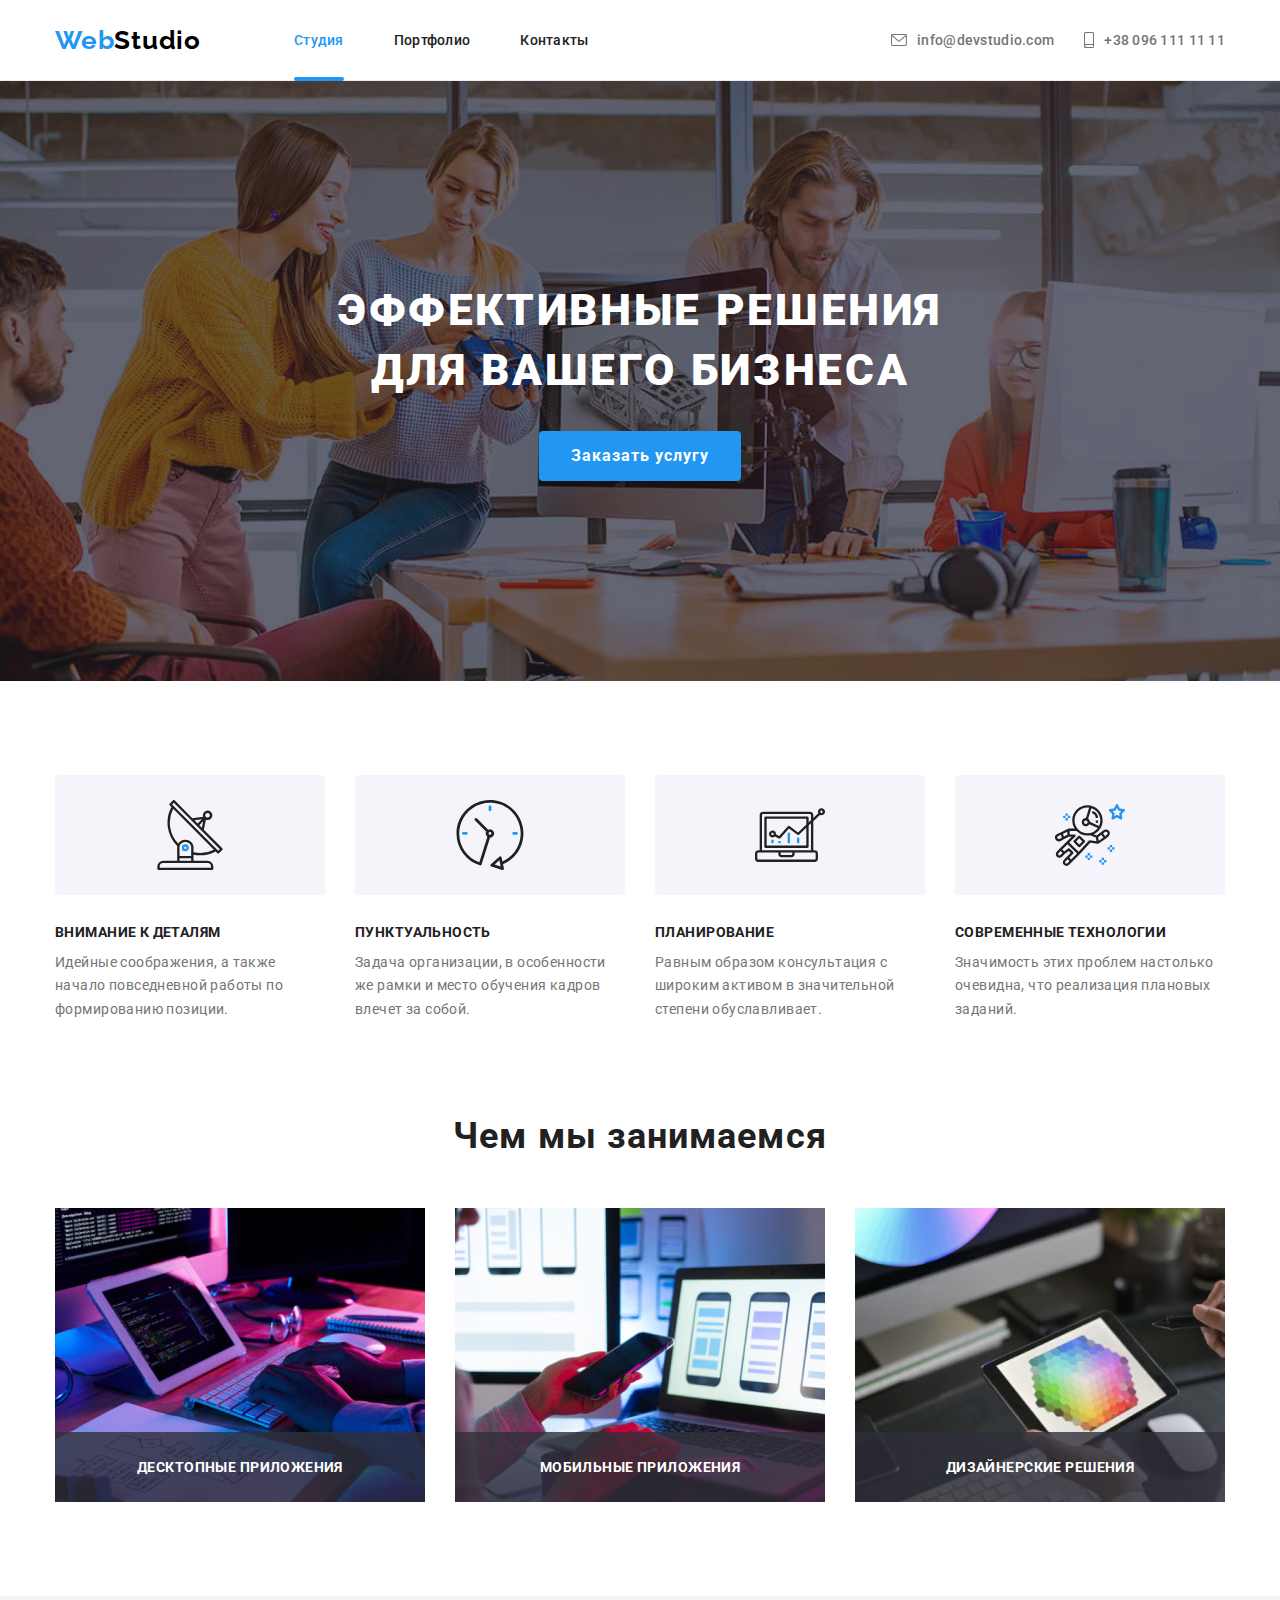
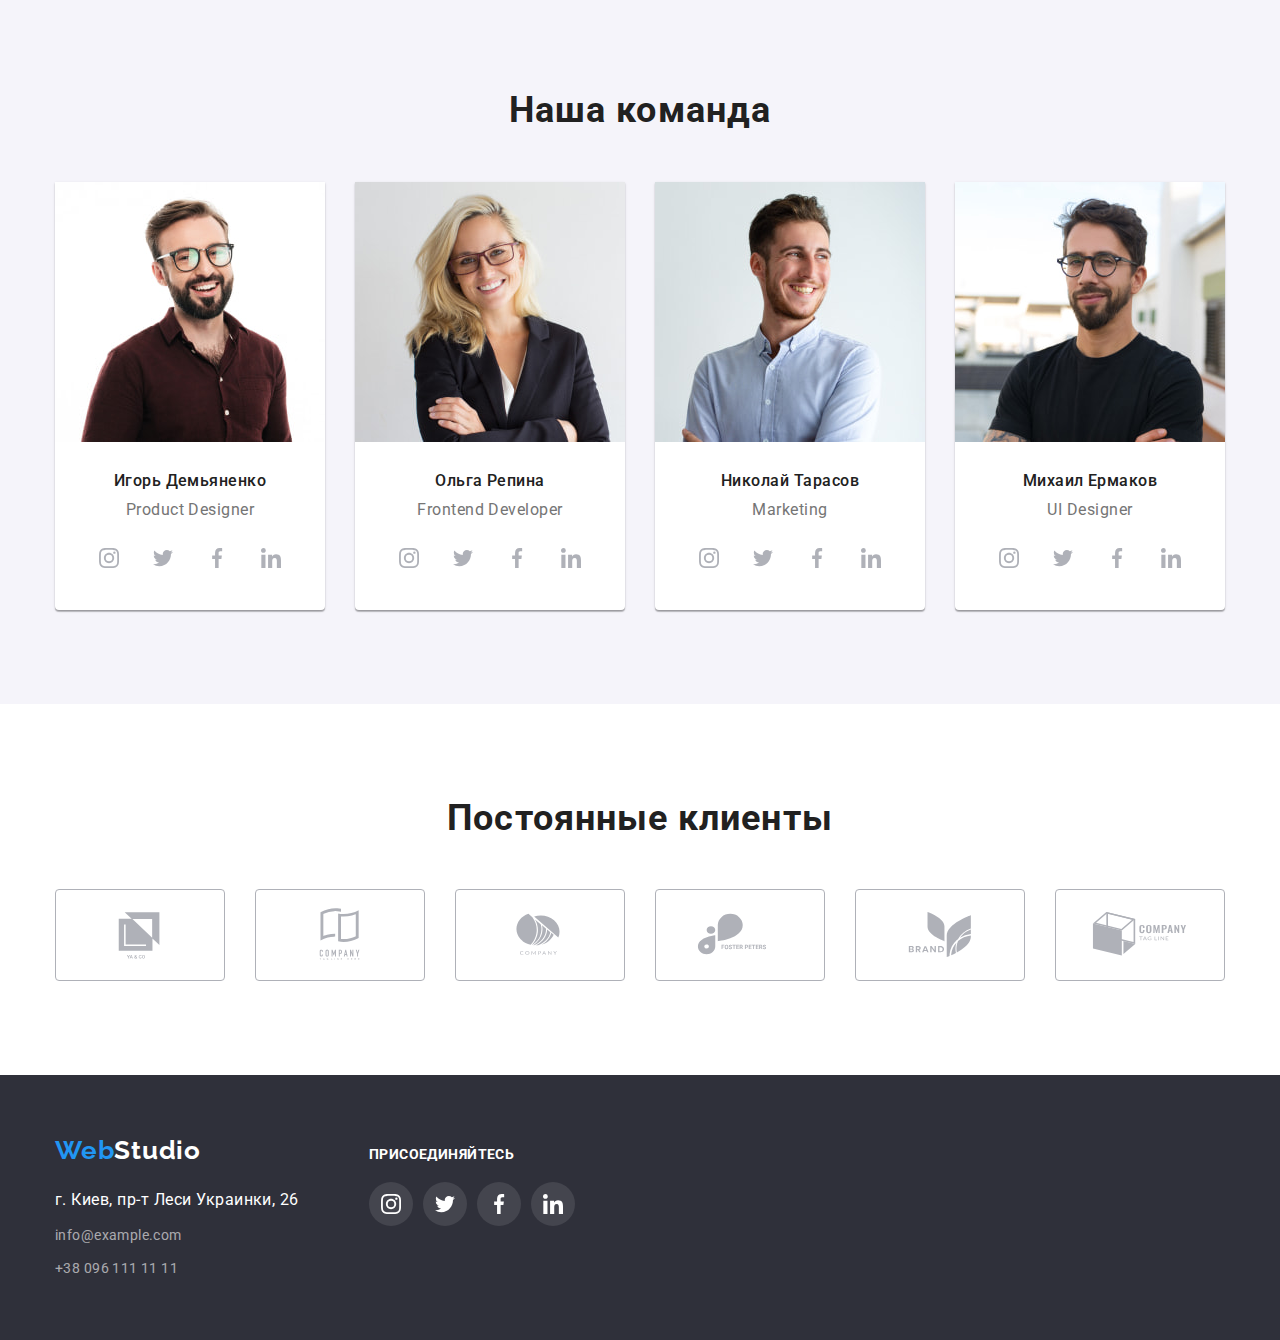
==== index.html @ 8ddabeab "hw-transfer" ====
<!DOCTYPE html>
<html lang="ru">
    <head>
        <meta charset="UTF-8" />
        <meta http-equiv="X-UA-Compatible" content="IE=edge" />
        <meta name="viewport" content="width=device-width, initial-scale=1.0" />
        <title>Студия</title>
        <link rel="stylesheet" href="./css/modern-normalize.css" />
        <link rel="preconnect" href="https://fonts.googleapis.com" />
        <link rel="preconnect" href="https://fonts.gstatic.com" crossorigin />
        <link
            href="https://fonts.googleapis.com/css2?family=Raleway:wght@700&family=Roboto:wght@400;500;700;900&display=swap"
            rel="stylesheet"
        />  
        <link rel="stylesheet" href="./css/styles.css" />
    </head>
    <body>
        <header class="page-header">
            <div class="container container-nav">
                <nav class="navigation">
                    <a href="./index.html" class="logo" lang="en"
                        >Web<span class="logo-dark">Studio</span></a
                    >
                    <ul class="site-nav">
                        <li class="site-nav-item">
                            <a class="site-nav-link link current" href="./index.html">Студия</a>
                        </li>
                        <li class="site-nav-item">
                            <a class="site-nav-link link" href="./portfolio.html">Портфолио</a>
                        </li>
                        <li class="site-nav-item">
                            <a class="site-nav-link link" href="#footer">Контакты</a>
                        </li>
                    </ul>
                </nav>
                <ul class="contacts">
                    <li class="contacts-item">
                        <a class="contacts-link link" href="mailto:info@devstudio.com">
                            <svg class="icon-contacts" width="16" height="12">
                                <use href="./images/icons.svg#icon-email"></use>
                            </svg>
                            info@devstudio.com
                        </a>
                    </li>
                    <li class="contacts-item">
                        <a class="contacts-link link" href="tel:+380961111111">
                            <svg class="icon-contacts" width="10" height="16">
                                <use href="./images/icons.svg#icon-tel"></use>
                            </svg>
                            +38 096 111 11 11
                        </a>
                    </li>
                </ul>
            </div>
        </header>
        <main>
            <section class="hero">
                <div class="container">
                    <h1 class="hero-title">
                        Эффективные решения <br />
                        для вашего бизнеса
                    </h1>
                    <button class="btn" type="button" data-modal-open>Заказать услугу</button>
                </div>
            </section>
            <section class="section">
                <div class="container">
                    <h2 class="visually-hidden">Наши достоинства</h2>
                    <ul class="benefits">
                        <li class="benefits-item">
                            <div class="thumb">
                                <svg class="icon" width="70" height="70">
                                    <use href="./images/icons.svg#icon-antenna"></use>
                                </svg>
                            </div>
                            <h3 class="title-benefits">Внимание к деталям</h3>
                            <p class="text-benefits">
                                Идейные соображения, а также начало повседневной работы по
                                формированию позиции.
                            </p>
                        </li>
                        <li class="benefits-item">
                            <div class="thumb">
                                <svg class="icon" width="70" height="70">
                                    <use href="./images/icons.svg#icon-clock"></use>
                                </svg>
                            </div>
                            <h3 class="title-benefits">Пунктуальность</h3>
                            <p class="text-benefits">
                                Задача организации, в особенности же рамки и место обучения кадров
                                влечет за собой.
                            </p>
                        </li>
                        <li class="benefits-item">
                            <div class="thumb">
                                <svg class="icon" width="70" height="70">
                                    <use href="./images/icons.svg#icon-diagram"></use>
                                </svg>
                            </div>
                            <h3 class="title-benefits">Планирование</h3>
                            <p class="text-benefits">
                                Равным образом консультация с широким активом в значительной степени
                                обуславливает.
                            </p>
                        </li>
                        <li class="benefits-item">
                            <div class="thumb">
                                <svg class="icon" width="70" height="70">
                                    <use href="./images/icons.svg#icon-astronaut"></use>
                                </svg>
                            </div>
                            <h3 class="title-benefits">Современные технологии</h3>
                            <p class="text-benefits">
                                Значимость этих проблем настолько очевидна, что реализация плановых
                                заданий.
                            </p>
                        </li>
                    </ul>
                </div>
            </section>
            <section class="section about-section">
                <div class="container">
                    <h2 class="title">Чем мы занимаемся</h2>
                    <ul class="about">
                        <li class="about-item">
                            <div class="about-thumb">
                                <img
                                    src="./images/box-1.jpg"
                                    alt="Мужские руки печатают"
                                    width="370"
                                />
                                <p class="about-text">Десктопные приложения</p>
                            </div>
                        </li>
                        <li class="about-item">
                            <div class="about-thumb">
                                <img
                                    src="./images/box-2.jpg"
                                    alt="Женские руки за компьютером с телефоном в руках"
                                    width="370"
                                />
                                <p class="about-text">Мобильные приложения</p>
                            </div>
                        </li>
                        <li class="about-item">
                            <div class="about-thumb">
                                <img
                                    src="./images/box-3.jpg"
                                    alt="Человек выбирает цвет на планшете с помощью ручки"
                                    width="370"
                                />
                                <p class="about-text">Дизайнерские решения</p>
                            </div>
                        </li>
                    </ul>
                </div>
            </section>
            <section class="section team-section">
                <div class="container">
                    <h2 class="title">Наша команда</h2>
                    <ul class="team">
                        <li class="team-item">
                            <img
                                src="./images/img.jpg"
                                alt="Фотография мужчины в очках и коричневой рубашке"
                                width="270"
                            />
                            <div class="team-inner">
                                <h3 class="team-title">Игорь Демьяненко</h3>
                                <p class="team-text" lang="en">Product Designer</p>
                                <ul class="team-icon-list">
                                    <li class="team-icon-item">
                                        <a
                                            class="team-icon-link"
                                            href=""
                                            target="_blank"
                                            rel="noopener noreferrer nofollow"
                                        >
                                            <svg class="icon" width="20" height="20">
                                                <use href="./images/icons.svg#icon-instagram"></use>
                                            </svg>
                                        </a>
                                    </li>
                                    <li class="team-icon-item">
                                        <a
                                            class="team-icon-link"
                                            href=""
                                            target="_blank"
                                            rel="noopener noreferrer nofollow"
                                        >
                                            <svg class="icon" width="20" height="20">
                                                <use href="./images/icons.svg#icon-twitter"></use>
                                            </svg>
                                        </a>
                                    </li>
                                    <li class="team-icon-item">
                                        <a
                                            class="team-icon-link"
                                            href=""
                                            target="_blank"
                                            rel="noopener noreferrer nofollow"
                                        >
                                            <svg class="icon" width="20" height="20">
                                                <use href="./images/icons.svg#icon-facebook"></use>
                                            </svg>
                                        </a>
                                    </li>
                                    <li class="team-icon-item">
                                        <a
                                            class="team-icon-link"
                                            href=""
                                            target="_blank"
                                            rel="noopener noreferrer nofollow"
                                        >
                                            <svg class="icon" width="20" height="20">
                                                <use href="./images/icons.svg#icon-linkedin"></use>
                                            </svg>
                                        </a>
                                    </li>
                                </ul>
                            </div>
                        </li>
                        <li class="team-item">
                            <img
                                src="./images/img-2.jpg"
                                alt="Фотография женщины в очках и чёрном пиджаке"
                                width="270"
                            />
                            <div class="team-inner">
                                <h3 class="team-title">Ольга Репина</h3>
                                <p class="team-text" lang="en">Frontend Developer</p>
                                <ul class="team-icon-list">
                                    <li class="team-icon-item">
                                        <a
                                            class="team-icon-link"
                                            href=""
                                            target="_blank"
                                            rel="noopener noreferrer nofollow"
                                        >
                                            <svg class="icon" width="20" height="20">
                                                <use href="./images/icons.svg#icon-instagram"></use>
                                            </svg>
                                        </a>
                                    </li>
                                    <li class="team-icon-item">
                                        <a
                                            class="team-icon-link"
                                            href=""
                                            target="_blank"
                                            rel="noopener noreferrer nofollow"
                                        >
                                            <svg class="icon" width="20" height="20">
                                                <use href="./images/icons.svg#icon-twitter"></use>
                                            </svg>
                                        </a>
                                    </li>
                                    <li class="team-icon-item">
                                        <a
                                            class="team-icon-link"
                                            href=""
                                            target="_blank"
                                            rel="noopener noreferrer nofollow"
                                        >
                                            <svg class="icon" width="20" height="20">
                                                <use href="./images/icons.svg#icon-facebook"></use>
                                            </svg>
                                        </a>
                                    </li>
                                    <li class="team-icon-item">
                                        <a
                                            class="team-icon-link"
                                            href=""
                                            target="_blank"
                                            rel="noopener noreferrer nofollow"
                                        >
                                            <svg class="icon" width="20" height="20">
                                                <use href="./images/icons.svg#icon-linkedin"></use>
                                            </svg>
                                        </a>
                                    </li>
                                </ul>
                            </div>
                        </li>
                        <li class="team-item">
                            <img
                                src="./images/img-3.jpg"
                                alt="Фотография мужчины в голубой рубашке"
                                width="270"
                            />
                            <div class="team-inner">
                                <h3 class="team-title">Николай Тарасов</h3>
                                <p class="team-text" lang="en">Marketing</p>
                                <ul class="team-icon-list">
                                    <li class="team-icon-item">
                                        <a
                                            class="team-icon-link"
                                            href=""
                                            target="_blank"
                                            rel="noopener noreferrer nofollow"
                                        >
                                            <svg class="icon" width="20" height="20">
                                                <use href="./images/icons.svg#icon-instagram"></use>
                                            </svg>
                                        </a>
                                    </li>
                                    <li class="team-icon-item">
                                        <a
                                            class="team-icon-link"
                                            href=""
                                            target="_blank"
                                            rel="noopener noreferrer nofollow"
                                        >
                                            <svg class="icon" width="20" height="20">
                                                <use href="./images/icons.svg#icon-twitter"></use>
                                            </svg>
                                        </a>
                                    </li>
                                    <li class="team-icon-item">
                                        <a
                                            class="team-icon-link"
                                            href=""
                                            target="_blank"
                                            rel="noopener noreferrer nofollow"
                                        >
                                            <svg class="icon" width="20" height="20">
                                                <use href="./images/icons.svg#icon-facebook"></use>
                                            </svg>
                                        </a>
                                    </li>
                                    <li class="team-icon-item">
                                        <a
                                            class="team-icon-link"
                                            href=""
                                            target="_blank"
                                            rel="noopener noreferrer nofollow"
                                        >
                                            <svg class="icon" width="20" height="20">
                                                <use href="./images/icons.svg#icon-linkedin"></use>
                                            </svg>
                                        </a>
                                    </li>
                                </ul>
                            </div>
                        </li>
                        <li class="team-item">
                            <img
                                src="./images/img-4.jpg"
                                alt="Фотография мужчины в очках и чёрной футболке"
                                width="270"
                            />
                            <div class="team-inner">
                                <h3 class="team-title">Михаил Ермаков</h3>
                                <p class="team-text" lang="en">UI Designer</p>
                                <ul class="team-icon-list">
                                    <li class="team-icon-item">
                                        <a
                                            class="team-icon-link"
                                            href=""
                                            target="_blank"
                                            rel="noopener noreferrer nofollow"
                                        >
                                            <svg class="icon" width="20" height="20">
                                                <use href="./images/icons.svg#icon-instagram"></use>
                                            </svg>
                                        </a>
                                    </li>
                                    <li class="team-icon-item">
                                        <a
                                            class="team-icon-link"
                                            href=""
                                            target="_blank"
                                            rel="noopener noreferrer nofollow"
                                        >
                                            <svg class="icon" width="20" height="20">
                                                <use href="./images/icons.svg#icon-twitter"></use>
                                            </svg>
                                        </a>
                                    </li>
                                    <li class="team-icon-item">
                                        <a
                                            class="team-icon-link"
                                            href=""
                                            target="_blank"
                                            rel="noopener noreferrer nofollow"
                                        >
                                            <svg class="icon" width="20" height="20">
                                                <use href="./images/icons.svg#icon-facebook"></use>
                                            </svg>
                                        </a>
                                    </li>
                                    <li class="team-icon-item">
                                        <a
                                            class="team-icon-link"
                                            href=""
                                            target="_blank"
                                            rel="noopener noreferrer nofollow"
                                        >
                                            <svg class="icon" width="20" height="20">
                                                <use href="./images/icons.svg#icon-linkedin"></use>
                                            </svg>
                                        </a>
                                    </li>
                                </ul>
                            </div>
                        </li>
                    </ul>
                </div>
            </section>
            <section class="section">
                <div class="container">
                    <h2 class="title">Постоянные клиенты</h2>
                    <ul class="company-list">
                        <li class="company-item">
                            <a class="company-link" href="">
                                <svg class="company-icon" width="106" height="60">
                                    <use href="./images/icons.svg#icon-logo"></use>
                                </svg>
                            </a>
                        </li>
                        <li class="company-item">
                            <a class="company-link" href="">
                                <svg class="company-icon" width="106" height="60">
                                    <use href="./images/icons.svg#icon-logo-1"></use>
                                </svg>
                            </a>
                        </li>
                        <li class="company-item">
                            <a class="company-link" href="">
                                <svg class="company-icon" width="106" height="60">
                                    <use href="./images/icons.svg#icon-logo-2"></use>
                                </svg>
                            </a>
                        </li>
                        <li class="company-item">
                            <a class="company-link" href="">
                                <svg class="company-icon" width="106" height="60">
                                    <use href="./images/icons.svg#icon-logo-3"></use>
                                </svg>
                            </a>
                        </li>
                        <li class="company-item">
                            <a class="company-link" href="">
                                <svg class="company-icon" width="106" height="60">
                                    <use href="./images/icons.svg#icon-logo-4"></use>
                                </svg>
                            </a>
                        </li>
                        <li class="company-item">
                            <a class="company-link" href="">
                                <svg class="company-icon" width="106" height="60">
                                    <use href="./images/icons.svg#icon-logo-5"></use>
                                </svg>
                            </a>
                        </li>
                    </ul>
                </div>
            </section>
        </main>
        <footer class="footer" id="footer">
            <div class="container footer-container">
                <div class="footer-inner">
                    <a href="./index.html" class="logo-footer logo" lang="en"
                        >Web<span class="logo-light">Studio</span></a
                    >
                    <address class="address">
                        <ul class="footer-contacts">
                            <li class="footer-contacts-item">
                                <a
                                    class="footer-contacts-link footer-white-link"
                                    href="https://goo.gl/maps/MPY8tiYrMEpFKNov8"
                                    target="_blank"
                                    rel="noopener noreferrer nofollow"
                                    >г. Киев, пр-т Леси Украинки, 26</a
                                >
                            </li>
                            <li class="footer-contacts-item">
                                <a class="footer-contacts-link link" href="mailto:info@example.com"
                                    >info@example.com</a
                                >
                            </li>
                            <li class="footer-contacts-item">
                                <a class="footer-contacts-link link" href="tel:+380961111111"
                                    >+38 096 111 11 11</a
                                >
                            </li>
                        </ul>
                    </address>
                </div>
                <div class="footer-icons">
                    <p class="footer-text">Присоединяйтесь</p>
                    <ul class="footer-icons-list">
                        <li class="footer-icons-item">
                            <a
                                class="footer-icons-link"
                                href="https://www.instagram.com/"
                                target="_blank"
                                rel="noopener noreferrer nofollow"
                            >
                                <svg class="icon" width="20" height="20">
                                    <use href="./images/icons.svg#icon-instagram"></use>
                                </svg>
                            </a>
                        </li>
                        <li class="footer-icons-item">
                            <a
                                class="footer-icons-link"
                                href="https://twitter.com/"
                                target="_blank"
                                rel="noopener noreferrer nofollow"
                            >
                                <svg class="icon" width="20" height="20">
                                    <use href="./images/icons.svg#icon-twitter"></use>
                                </svg>
                            </a>
                        </li>
                        <li class="footer-icons-item">
                            <a
                                class="footer-icons-link"
                                href="https://www.facebook.com/"
                                target="_blank"
                                rel="noopener noreferrer nofollow"
                            >
                                <svg class="icon" width="20" height="20">
                                    <use href="./images/icons.svg#icon-facebook"></use>
                                </svg>
                            </a>
                        </li>
                        <li class="footer-icons-item">
                            <a
                                class="footer-icons-link"
                                href="https://www.linkedin.com/"
                                target="_blank"
                                rel="noopener noreferrer nofollow"
                            >
                                <svg class="icon" width="20" height="20">
                                    <use href="./images/icons.svg#icon-linkedin"></use>
                                </svg>
                            </a>
                        </li>
                    </ul>
                </div>
            </div>
        </footer>
        <div class="backdrop is-hidden" data-modal>
            <div class="modal">
                <button class="modal-close-btn" data-modal-close>
                    <svg class="icon" width="18" height="18">
                        <use href="./images/icons.svg#icon-close-black"></use>
                    </svg>
                </button>
            </div>
        </div>
        <script src="./js/modal.js"></script>
    </body>
</html>
---- css/styles.css ----
:root {
    --text-color: #757575;
    --background-color: #ffffff;
    --accent-color: #2196f3;
    --title-color: #212121;
    --white-text-color: #ffffff;
    --btn-portfolio: #f5f4fa;
    --works-gap: 30px;
    --icon-color: #afb1b8;
    --animation-duration: 250ms;
    --animation-timing-function: cubic-bezier(0.4, 0, 0.2, 1);
}
body {
    font-family: 'Roboto', sans-serif;
    color: var(--text-color);
    background-color: var(--background-color);
}
ul,
h1,
h2,
h3 {
    list-style: none;
    margin: 0;
    padding: 0;
}
a {
    text-decoration: none;
}
img {
    display: block;
    max-width: 100%;
    height: auto;
}
.container {
    margin-left: auto;
    margin-right: auto;
    width: 1200px;
    padding-left: 15px;
    padding-right: 15px;
}
.navigation {
    display: flex;
    align-items: center;
}
.container-nav {
    display: flex;
    align-items: center;
}
.page-header {
    border-bottom: 1px solid #ececec;
}
.logo {
    margin-right: 93px;
    font-family: 'Raleway', sans-serif;
    font-weight: 700;
    font-size: 26px;
    line-height: 1.19;
    letter-spacing: 0.03em;
    color: var(--accent-color);
}
.logo-dark {
    color: #000000;
}
.logo-light {
    color: var(--white-text-color);
}
.link {
    font-weight: 500;
    font-size: 14px;
    line-height: calc(16 / 14);
    letter-spacing: 0.02em;
    color: var(--title-color);

    transition-property: color;
    transition-duration: var(--animation-duration);
    transition-timing-function: var(--animation-timing-function);
}
.link:hover,
.link:focus,
.link:active {
    color: var(--accent-color);
}
.site-nav {
    display: flex;
    align-items: center;
}
.site-nav-item {
    position: relative;
}
.site-nav-item:not(:last-child) {
    margin-right: 50px;
}
.site-nav-link {
    display: block;
    padding-top: 32px;
    padding-bottom: 32px;
}

.contacts {
    display: flex;
    align-items: center;
    margin-left: auto;
}
.contacts .contacts-item + .contacts-item {
    margin-left: 30px;
}
.icon-contacts {
    margin-right: 10px;
    fill: currentColor;
}
.icon-contacts:hover {
    fill: var(--accent-color);
}

.contacts-link {
    display: flex;
    align-items: center;
    color: var(--text-color);
}

.current {
    color: var(--accent-color);
}
.current::after {
    position: absolute;
    bottom: -1px;
    left: 0;
    content: '';
    display: block;

    width: 100%;
    height: 4px;

    background: var(--accent-color);
    border-radius: 2px;
}

.section {
    padding-top: 94px;
    padding-bottom: 94px;
}

.hero {
    max-width: 1600px;
    margin-left: auto;
    margin-right: auto;

    background-image: linear-gradient(to top left, rgba(47, 48, 58, 0.4), rgba(47, 48, 58, 0.4)),
        url('../images/hero.jpg');

    background-repeat: no-repeat;
    background-position: center;
    background-size: cover;

    text-align: center;
    padding: 200px 0;
    background-color: #c4c4c4;
}

.hero-title {
    margin-bottom: 30px;
    min-width: 696px;

    font-weight: 900;
    font-size: 44px;
    line-height: 1.36;
    letter-spacing: 0.06em;
    color: var(--white-text-color);
    text-transform: uppercase;
}

.btn {
    padding: 10px 32px;

    font-family: inherit;
    font-weight: 700;
    font-size: 16px;
    line-height: 1.87;
    letter-spacing: 0.06em;
    border: transparent;
    color: var(--white-text-color);
    background-color: var(--accent-color);
    box-shadow: 0px 4px 4px rgba(0, 0, 0, 0.15);
    border-radius: 4px;
    cursor: pointer;

    transition-property: background-color;
    transition-duration: var(--animation-duration);
    transition-timing-function: var(--animation-timing-function);
}
.btn:hover,
.btn:focus {
    background-color: #188ce8;
}
.backdrop {
    visibility: visible;
    position: fixed;
    top: 0;
    left: 0;
    z-index: 1;
    width: 100%;
    height: 100%;
    background-color: rgba(0, 0, 0, 0.2);
    opacity: 1;
    transition: opacity var(--animation-duration) var(--animation-timing-function),
        visibility var(--animation-duration) var(--animation-timing-function);
}
.backdrop.is-hidden {
    visibility: hidden;
    opacity: 0;
    pointer-events: none;
}
.backdrop.is-hidden .modal {
    transform: translate(-50%, -50%) scale(2);
}
.modal {
    position: absolute;
    top: 50%;
    left: 50%;
    min-width: 528px;
    min-height: 581px;

    background-color: var(--background-color);
    box-shadow: 0px 1px 3px rgba(0, 0, 0, 0.12), 0px 1px 1px rgba(0, 0, 0, 0.14),
        0px 2px 1px rgba(0, 0, 0, 0.2);
    border-radius: 4px;
    transform: translate(-50%, -50%) scale(1);
    transition: transform var(--animation-duration) var(--animation-timing-function);
}
.modal-close-btn {
    position: absolute;
    top: 8px;
    right: 8px;
    display: flex;
    align-items: center;
    justify-content: center;
    width: 30px;
    height: 30px;
    fill: #000000;
    background-color: transparent;
    border-radius: 50%;
    border: 1px solid rgba(0, 0, 0, 0.1);
}
.visually-hidden {
    position: absolute;
    white-space: nowrap;
    width: 1px;
    height: 1px;
    overflow: hidden;
    border: 0;
    padding: 0;
    clip: rect(0 0 0 0);
    clip-path: inset(50%);
    margin: -1px;
}
.benefits {
    display: flex;
}
.benefits-item {
    width: 270px;
}
.benefits-item:not(:last-child) {
    margin-right: 30px;
}
.thumb {
    display: flex;
    justify-content: center;
    align-items: center;
    margin-bottom: 30px;
    width: 270px;
    height: 120px;
    background: #f5f4fa;
    border-radius: 4px;
}

.title-benefits {
    margin-bottom: 10px;
    font-size: 14px;
    line-height: 1.14;
    letter-spacing: 0.03em;
    color: var(--title-color);
    text-transform: uppercase;
}
.text-benefits {
    margin: 0;
    font-size: 14px;
    line-height: 1.71;
    letter-spacing: 0.03em;
}

.title {
    margin-bottom: 50px;
    font-size: 36px;
    line-height: 1.16;
    text-align: center;
    letter-spacing: 0.03em;
    color: var(--title-color);
}
.about-section {
    padding-top: 0;
}
.about {
    display: flex;
}
.about-item:not(:last-child) {
    margin-right: 30px;
}

.about-thumb {
    position: relative;
}
.about-text {
    position: absolute;
    bottom: 0;
    width: 100%;
    height: 70px;

    display: flex;
    justify-content: center;
    align-items: center;

    background: rgba(47, 48, 58, 0.8);
    margin: 0;
    font-weight: 700;
    font-size: 14px;
    line-height: calc(16 / 14);
    letter-spacing: 0.03em;
    text-transform: uppercase;
    color: var(--white-text-color);
}
.team-section {
    background-color: #f5f4fa;
}
.team {
    display: flex;
}
.team-item {
    background-color: var(--background-color);
    box-shadow: 0px 1px 3px rgba(0, 0, 0, 0.12), 0px 1px 1px rgba(0, 0, 0, 0.14),
        0px 2px 1px rgba(0, 0, 0, 0.2);
    border-radius: 0px 0px 4px 4px;
}
.team-item:not(:last-child) {
    margin-right: 30px;
}
.team-title {
    margin-bottom: 10px;
    font-weight: 500;
    font-size: 16px;
    line-height: 1.18;
    letter-spacing: 0.03em;
    color: var(--title-color);
}
.team-text {
    margin: 0;
    font-size: 16px;
    line-height: 1.18;
    letter-spacing: 0.03em;
}
.team-inner {
    text-align: center;
    padding-top: 30px;
    padding-bottom: 30px;
}
.team-icon-list {
    display: flex;
    justify-content: center;
    margin-top: 16px;
}
.team-icon-item {
    width: 44px;
    height: 44px;
}

.team-icon-link {
    display: flex;
    align-items: center;
    justify-content: center;
    width: 100%;
    height: 100%;
    border-radius: 50%;

    color: var(--icon-color);
    fill: currentColor;

    transition: color var(--animation-duration) var(--animation-timing-function),
        background-color var(--animation-duration) var(--animation-timing-function);
}

.team-icon-link:hover,
.team-icon-link:focus {
    color: var(--white-text-color);
    background-color: var(--accent-color);
}
.team-icon-item:not(:last-child) {
    margin-right: 10px;
}
.company-list {
    display: flex;
}

.company-item:not(:last-child) {
    margin-right: 30px;
}
.company-item {
    width: 170px;
    height: 92px;
}
.company-link {
    display: flex;
    align-items: center;
    justify-content: center;
    width: 100%;
    height: 100%;
    background-color: transparent;
    border: 1px solid var(--icon-color);
    box-sizing: border-box;
    border-radius: 4px;

    transition: border-color var(--animation-duration) var(--animation-timing-function);
}
.company-icon {
    color: var(--icon-color);
    fill: currentColor;
    transition: color var(--animation-duration) var(--animation-timing-function);
}
.company-link:hover .company-icon,
.company-link:focus .company-icon {
    color: var(--accent-color);
}
.company-link:focus,
.company-link:hover {
    border-color: var(--accent-color);
}
.logo-footer {
    margin-right: 0;
}
.footer {
    padding: 60px 0;
    background-color: #2f303a;
    color: var(--white-text-color);
}
.address {
    margin-top: 20px;
    font-style: normal;
}
.footer-icons-list {
    display: flex;
}
.footer-contacts-item:not(:last-child) {
    margin-bottom: 9px;
}
.footer-contacts-link {
    line-height: calc(24 / 14);
    font-weight: 400;
    letter-spacing: 0.03em;
    color: rgba(255, 255, 255, 0.6);
}
.footer-white-link {
    color: var(--white-text-color);
}
.footer-container {
    display: flex;
    align-items: baseline;
}
.footer-inner {
    margin-right: 70px;
}
.footer-icons-item:not(:last-child) {
    margin-right: 10px;
}
.footer-icons-item {
    width: 44px;
    height: 44px;
}
.footer-icons-link {
    display: flex;
    align-items: center;
    justify-content: center;

    width: 100%;
    height: 100%;
    background-color: rgba(255, 255, 255, 0.1);
    border-radius: 50%;
    fill: var(--white-text-color);

    transition-property: background-color;
    transition-duration: var(--animation-duration);
    transition-timing-function: var(--animation-timing-function);
}
.footer-icons-link:hover,
.footer-icons-link:focus {
    background-color: var(--accent-color);
}
.footer-text {
    margin-top: 0;
    margin-bottom: 20px;
    font-weight: 700;
    font-size: 14px;
    line-height: calc(16 / 14);
    letter-spacing: 0.03em;
    text-transform: uppercase;
}

/* Портфолио  */
.filter {
    display: flex;
    justify-content: center;
    margin-bottom: 50px;
}
.filter-item:not(:last-child) {
    margin-right: 8px;
}

.btn-filter {
    padding: 6px 22px;

    font-family: inherit;
    font-weight: 500;
    font-size: 16px;
    line-height: 1.62;
    text-align: center;
    letter-spacing: 0.03em;

    color: var(--title-color);
    background-color: var(--btn-portfolio);
    cursor: pointer;
    border: transparent;
    border-radius: 4px;

    transition: color var(--animation-duration) var(--animation-timing-function),
        background-color var(--animation-duration) var(--animation-timing-function),
        box-shadow var(--animation-duration) var(--animation-timing-function);
}
.btn-filter:hover,
.btn-filter:focus {
    color: var(--white-text-color);
    background-color: var(--accent-color);
    box-shadow: 0px 3px 1px rgba(0, 0, 0, 0.1), 0px 1px 2px rgba(0, 0, 0, 0.08),
        0px 2px 2px rgba(0, 0, 0, 0.12);
}

.works {
    display: flex;
    flex-wrap: wrap;
    margin-left: calc(-1 * var(--works-gap));
    margin-top: calc(-1 * var(--works-gap));
}
.works-item {
    flex-basis: calc(100% / 3 - 30px);
    margin-left: var(--works-gap);
    margin-top: var(--works-gap);
}
.works-link {
    display: block;
}
.works-link {
    transition-property: box-shadow;
    transition-duration: var(--animation-duration);
    transition-timing-function: var(--animation-timing-function);
}
.works-link:hover,
.works-link:focus {
    box-shadow: 0px 1px 1px rgba(0, 0, 0, 0.12), 0px 4px 4px rgba(0, 0, 0, 0.06),
        1px 4px 6px rgba(0, 0, 0, 0.16);
}
.works-link:hover .works-overlay,
.works-link:focus .works-overlay {
    transform: translateY(0);
}

.works-thumb {
    position: relative;
    overflow: hidden;
}
.works-overlay {
    position: absolute;
    top: 0;
    left: 0;
    width: 100%;
    height: 100%;

    background-color: rgba(33, 150, 243, 0.9);

    transform: translateY(100%);
    transition: transform var(--animation-duration) var(--animation-timing-function),
        box-shadow var(--animation-duration) var(--animation-timing-function);
}
.overlay-text {
    padding: 63px 24px;
    margin: 0;
    font-size: 18px;
    line-height: 1.56;
    letter-spacing: 0.03em;
    color: var(--white-text-color);
}
.border {
    padding: 20px 24px;
    width: 370px;

    border: 1px solid #eeeeee;
    border-top-style: none;
    box-sizing: border-box;
}
.works-title {
    margin-bottom: 4px;
    font-size: 18px;
    line-height: 2;
    letter-spacing: 0.06em;
    color: var(--title-color);
}
.works-text {
    margin: 0;
    font-size: 16px;
    line-height: 1.87;
    letter-spacing: 0.03em;
    color: var(--text-color);
}
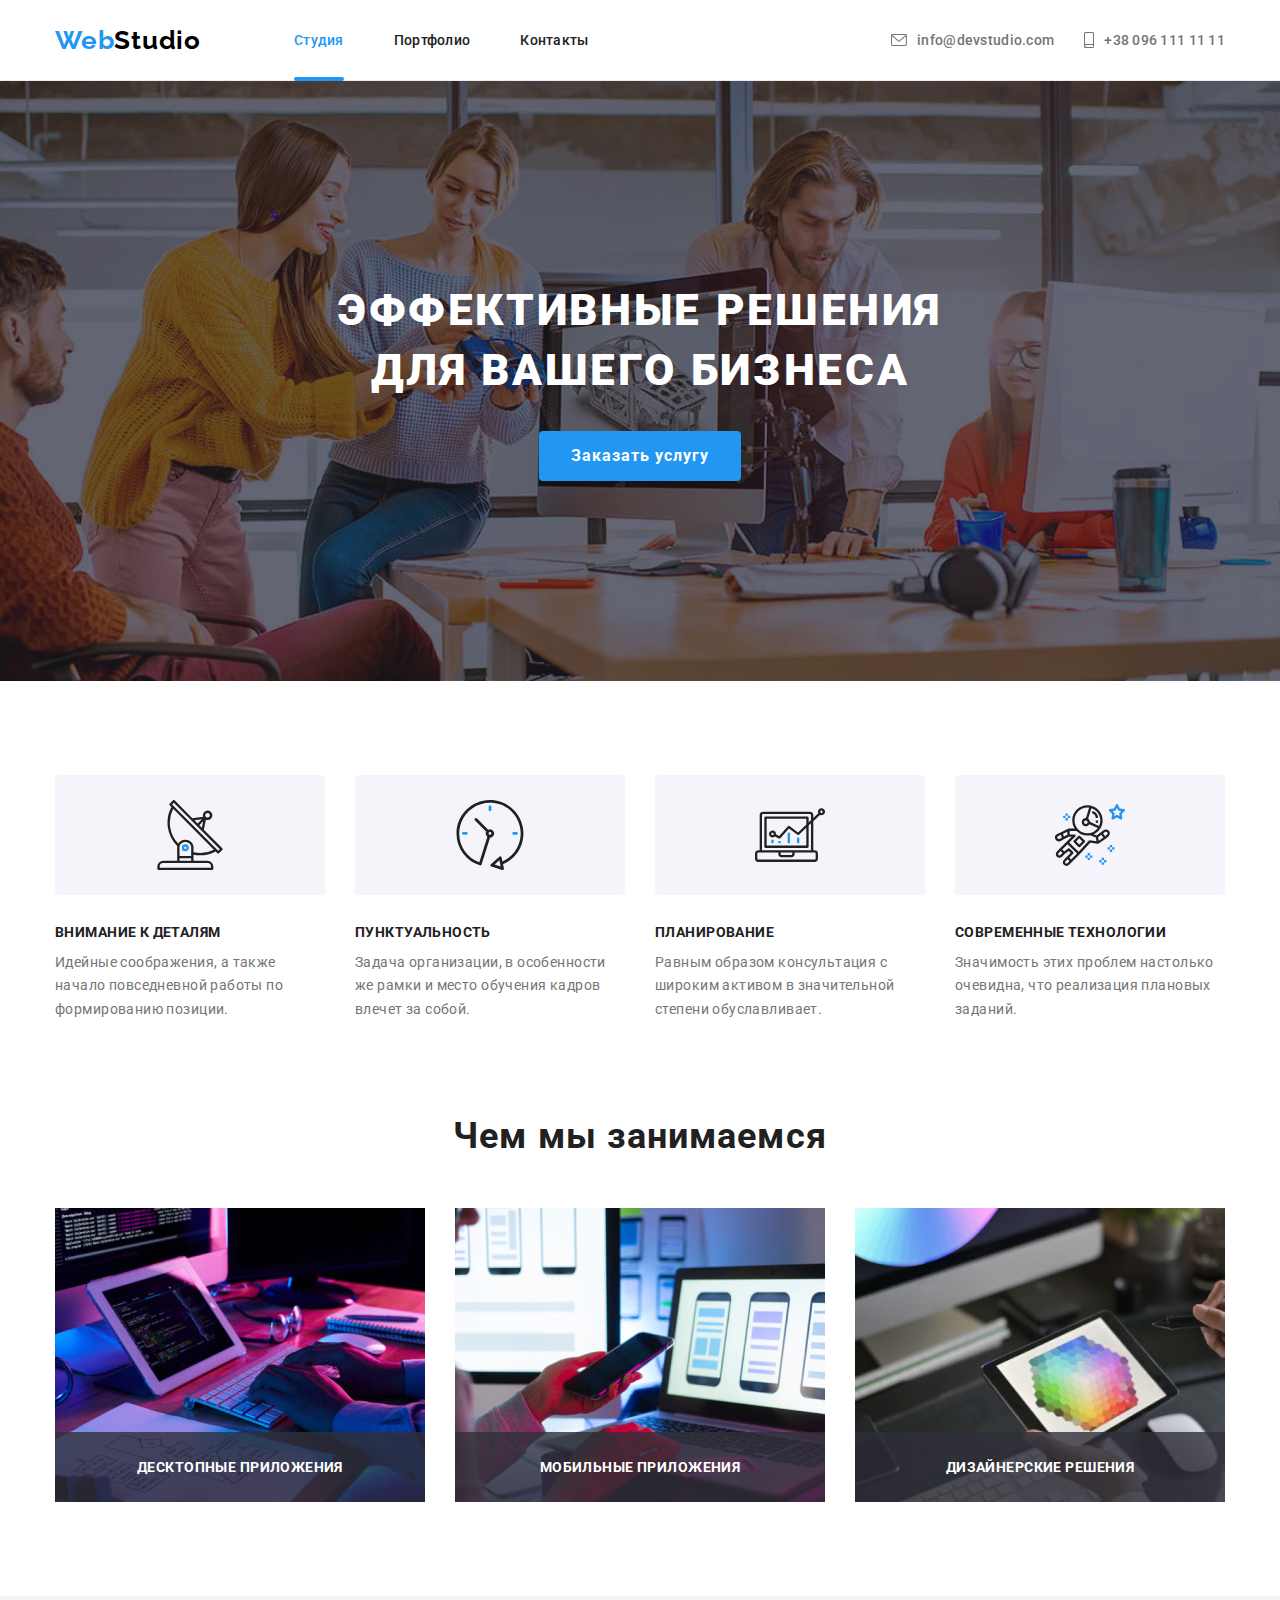
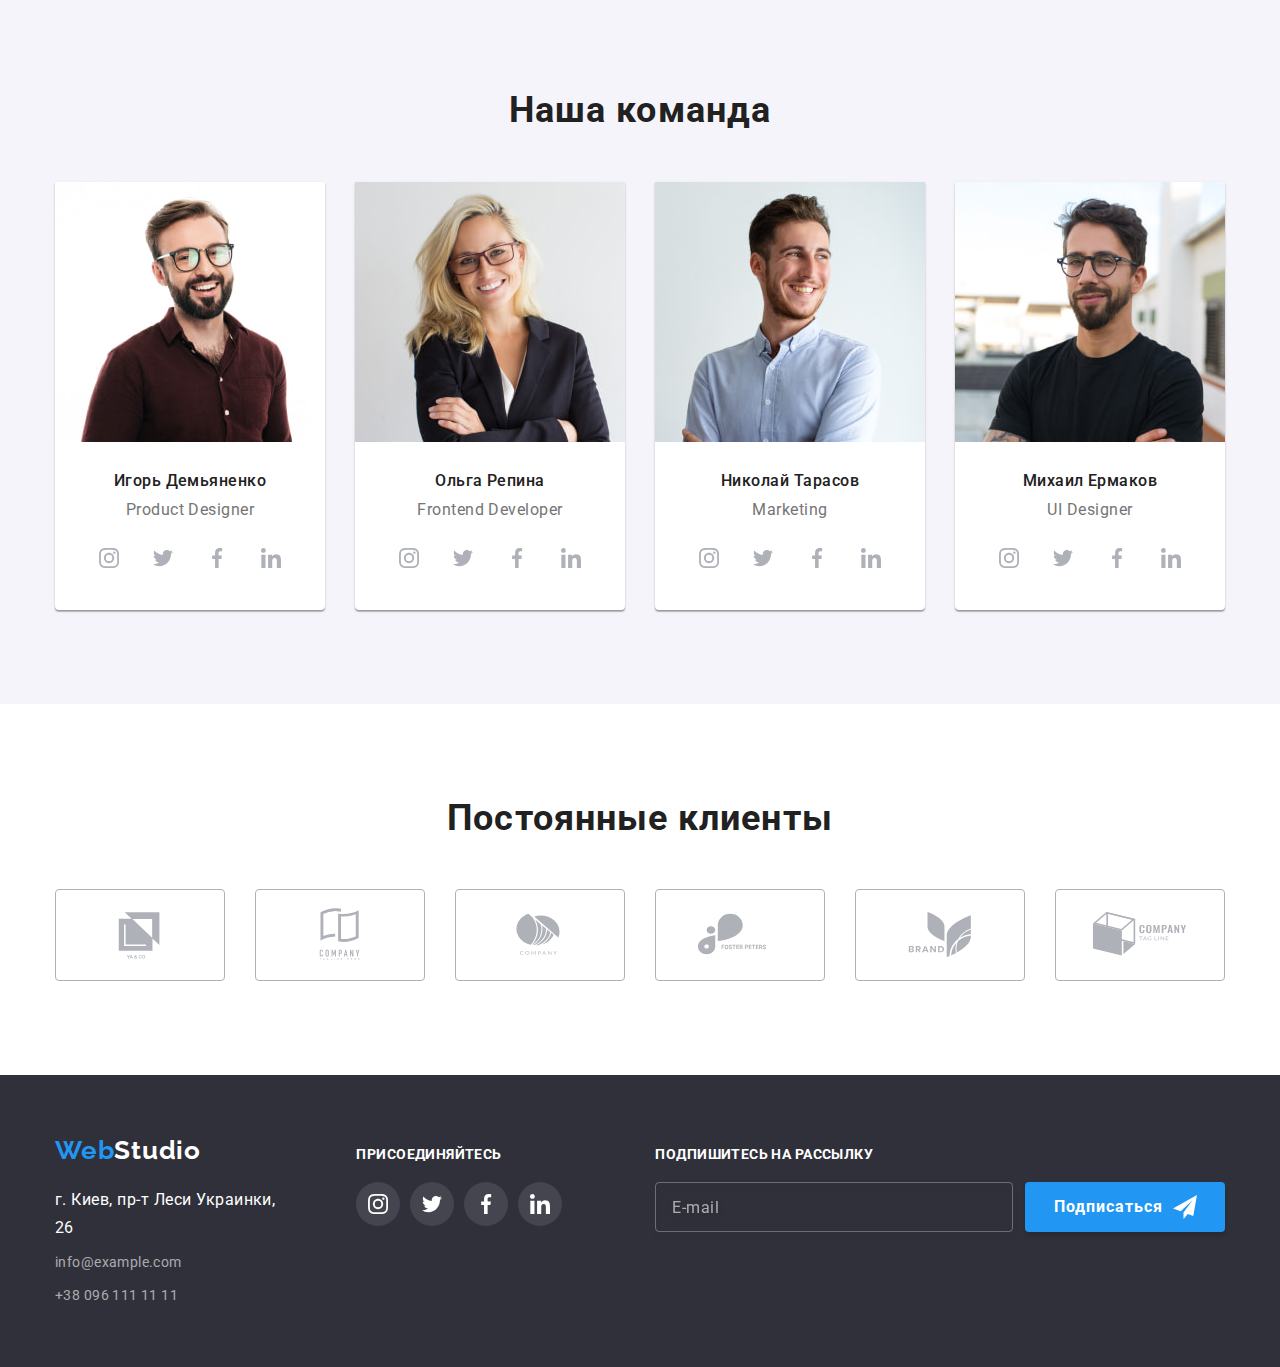
==== commit b8bb8f53: "edit-modal-css" ====
--- a/index.html
+++ b/index.html
@@ -11,9 +11,10 @@
         <link
             href="https://fonts.googleapis.com/css2?family=Raleway:wght@700&family=Roboto:wght@400;500;700;900&display=swap"
             rel="stylesheet"
-        />  
+        />
         <link rel="stylesheet" href="./css/styles.css" />
     </head>
+
     <body>
         <header class="page-header">
             <div class="container container-nav">
@@ -539,15 +540,64 @@
                         </li>
                     </ul>
                 </div>
+                <form class="footer-form">
+                    <p class="footer-text">Подпишитесь на рассылку</p>
+                    <div class="footer-form-inner">
+                        <input type="email" name="email" placeholder="E-mail" />
+                        <button class="btn footer-btn" type="submit">
+                            Подписаться
+                            <svg class="icon-follow" width="24" height="24">
+                                <use href="./images/icons.svg#icon-send"></use>
+                            </svg>
+                        </button>
+                    </div>
+                </form>
             </div>
         </footer>
         <div class="backdrop is-hidden" data-modal>
             <div class="modal">
-                <button class="modal-close-btn" data-modal-close>
-                    <svg class="icon" width="18" height="18">
-                        <use href="./images/icons.svg#icon-close-black"></use>
-                    </svg>
-                </button>
+                <form class="modal-form">
+                    <button class="modal-close-btn" data-modal-close>
+                        <svg class="icon close-icon" width="18" height="18">
+                            <use href="./images/icons.svg#icon-close-black"></use>
+                        </svg>
+                    </button>
+                    <h2 class="modal-title">Оставьте свои данные, мы вам перезвоним</h2>
+                    <label class="form-field"
+                        >Имя
+                        <input type="text" name="name" placeholder=" " />
+                        <svg class="icon icon-form" width="18" height="18">
+                            <use href="./images/icons.svg#icon-person-form"></use>
+                        </svg>
+                    </label>
+                    <label class="form-field"
+                        >Телефон <input type="tel" name="tel" id="tel" placeholder=" " />
+                        <svg class="icon icon-form" width="18" height="18">
+                            <use href="./images/icons.svg#icon-phone-form"></use>
+                        </svg>
+                    </label>
+                    <label class="form-field">
+                        Почта <input type="email" name="email" id="email" placeholder=" " />
+                        <svg class="icon icon-form" width="18" height="18">
+                            <use href="./images/icons.svg#icon-email-form"></use>
+                        </svg>
+                    </label>
+                    <label class="form-field textarea"
+                        >Комментарий<textarea
+                            name="comment"
+                            rows="10"
+                            placeholder="Введите текст"
+                        ></textarea>
+                    </label>
+                    <label class="terms">
+                        <input  class="visually-hidden" type="checkbox" name="checkbox" />
+                        <svg class="icon" width="16" height="15">
+                            <use href="images/icons.svg#icon-check"></use></svg>
+                        Соглашаюсь с рассылкой и принимаю
+                        <a class="terms-link" href="#">Условия договора</a>
+                    </label>
+                <button class="btn modal-btn" type="submit">Отправить</button>
+                </form>
             </div>
         </div>
         <script src="./js/modal.js"></script>
--- a/css/styles.css
+++ b/css/styles.css
@@ -31,216 +31,6 @@
     max-width: 100%;
     height: auto;
 }
-.container {
-    margin-left: auto;
-    margin-right: auto;
-    width: 1200px;
-    padding-left: 15px;
-    padding-right: 15px;
-}
-.navigation {
-    display: flex;
-    align-items: center;
-}
-.container-nav {
-    display: flex;
-    align-items: center;
-}
-.page-header {
-    border-bottom: 1px solid #ececec;
-}
-.logo {
-    margin-right: 93px;
-    font-family: 'Raleway', sans-serif;
-    font-weight: 700;
-    font-size: 26px;
-    line-height: 1.19;
-    letter-spacing: 0.03em;
-    color: var(--accent-color);
-}
-.logo-dark {
-    color: #000000;
-}
-.logo-light {
-    color: var(--white-text-color);
-}
-.link {
-    font-weight: 500;
-    font-size: 14px;
-    line-height: calc(16 / 14);
-    letter-spacing: 0.02em;
-    color: var(--title-color);
-
-    transition-property: color;
-    transition-duration: var(--animation-duration);
-    transition-timing-function: var(--animation-timing-function);
-}
-.link:hover,
-.link:focus,
-.link:active {
-    color: var(--accent-color);
-}
-.site-nav {
-    display: flex;
-    align-items: center;
-}
-.site-nav-item {
-    position: relative;
-}
-.site-nav-item:not(:last-child) {
-    margin-right: 50px;
-}
-.site-nav-link {
-    display: block;
-    padding-top: 32px;
-    padding-bottom: 32px;
-}
-
-.contacts {
-    display: flex;
-    align-items: center;
-    margin-left: auto;
-}
-.contacts .contacts-item + .contacts-item {
-    margin-left: 30px;
-}
-.icon-contacts {
-    margin-right: 10px;
-    fill: currentColor;
-}
-.icon-contacts:hover {
-    fill: var(--accent-color);
-}
-
-.contacts-link {
-    display: flex;
-    align-items: center;
-    color: var(--text-color);
-}
-
-.current {
-    color: var(--accent-color);
-}
-.current::after {
-    position: absolute;
-    bottom: -1px;
-    left: 0;
-    content: '';
-    display: block;
-
-    width: 100%;
-    height: 4px;
-
-    background: var(--accent-color);
-    border-radius: 2px;
-}
-
-.section {
-    padding-top: 94px;
-    padding-bottom: 94px;
-}
-
-.hero {
-    max-width: 1600px;
-    margin-left: auto;
-    margin-right: auto;
-
-    background-image: linear-gradient(to top left, rgba(47, 48, 58, 0.4), rgba(47, 48, 58, 0.4)),
-        url('../images/hero.jpg');
-
-    background-repeat: no-repeat;
-    background-position: center;
-    background-size: cover;
-
-    text-align: center;
-    padding: 200px 0;
-    background-color: #c4c4c4;
-}
-
-.hero-title {
-    margin-bottom: 30px;
-    min-width: 696px;
-
-    font-weight: 900;
-    font-size: 44px;
-    line-height: 1.36;
-    letter-spacing: 0.06em;
-    color: var(--white-text-color);
-    text-transform: uppercase;
-}
-
-.btn {
-    padding: 10px 32px;
-
-    font-family: inherit;
-    font-weight: 700;
-    font-size: 16px;
-    line-height: 1.87;
-    letter-spacing: 0.06em;
-    border: transparent;
-    color: var(--white-text-color);
-    background-color: var(--accent-color);
-    box-shadow: 0px 4px 4px rgba(0, 0, 0, 0.15);
-    border-radius: 4px;
-    cursor: pointer;
-
-    transition-property: background-color;
-    transition-duration: var(--animation-duration);
-    transition-timing-function: var(--animation-timing-function);
-}
-.btn:hover,
-.btn:focus {
-    background-color: #188ce8;
-}
-.backdrop {
-    visibility: visible;
-    position: fixed;
-    top: 0;
-    left: 0;
-    z-index: 1;
-    width: 100%;
-    height: 100%;
-    background-color: rgba(0, 0, 0, 0.2);
-    opacity: 1;
-    transition: opacity var(--animation-duration) var(--animation-timing-function),
-        visibility var(--animation-duration) var(--animation-timing-function);
-}
-.backdrop.is-hidden {
-    visibility: hidden;
-    opacity: 0;
-    pointer-events: none;
-}
-.backdrop.is-hidden .modal {
-    transform: translate(-50%, -50%) scale(2);
-}
-.modal {
-    position: absolute;
-    top: 50%;
-    left: 50%;
-    min-width: 528px;
-    min-height: 581px;
-
-    background-color: var(--background-color);
-    box-shadow: 0px 1px 3px rgba(0, 0, 0, 0.12), 0px 1px 1px rgba(0, 0, 0, 0.14),
-        0px 2px 1px rgba(0, 0, 0, 0.2);
-    border-radius: 4px;
-    transform: translate(-50%, -50%) scale(1);
-    transition: transform var(--animation-duration) var(--animation-timing-function);
-}
-.modal-close-btn {
-    position: absolute;
-    top: 8px;
-    right: 8px;
-    display: flex;
-    align-items: center;
-    justify-content: center;
-    width: 30px;
-    height: 30px;
-    fill: #000000;
-    background-color: transparent;
-    border-radius: 50%;
-    border: 1px solid rgba(0, 0, 0, 0.1);
-}
 .visually-hidden {
     position: absolute;
     white-space: nowrap;
@@ -253,6 +43,168 @@
     clip-path: inset(50%);
     margin: -1px;
 }
+.container {
+    margin-left: auto;
+    margin-right: auto;
+    width: 1200px;
+    padding-left: 15px;
+    padding-right: 15px;
+}
+.navigation {
+    display: flex;
+    align-items: center;
+}
+.container-nav {
+    display: flex;
+    align-items: center;
+}
+.page-header {
+    border-bottom: 1px solid #ececec;
+}
+.logo {
+    margin-right: 93px;
+    font-family: 'Raleway', sans-serif;
+    font-weight: 700;
+    font-size: 26px;
+    line-height: 1.19;
+    letter-spacing: 0.03em;
+    color: var(--accent-color);
+}
+.logo-dark {
+    color: #000000;
+}
+.logo-light {
+    color: var(--white-text-color);
+}
+.link {
+    font-weight: 500;
+    font-size: 14px;
+    line-height: calc(16 / 14);
+    letter-spacing: 0.02em;
+    color: var(--title-color);
+
+    transition-property: color;
+    transition-duration: var(--animation-duration);
+    transition-timing-function: var(--animation-timing-function);
+}
+.link:hover,
+.link:focus,
+.link:active {
+    color: var(--accent-color);
+}
+.site-nav {
+    display: flex;
+    align-items: center;
+}
+.site-nav-item {
+    position: relative;
+}
+.site-nav-item:not(:last-child) {
+    margin-right: 50px;
+}
+.site-nav-link {
+    display: block;
+    padding-top: 32px;
+    padding-bottom: 32px;
+}
+
+.contacts {
+    display: flex;
+    align-items: center;
+    margin-left: auto;
+}
+.contacts .contacts-item + .contacts-item {
+    margin-left: 30px;
+}
+.icon-contacts {
+    margin-right: 10px;
+    fill: currentColor;
+}
+.icon-contacts:hover {
+    fill: var(--accent-color);
+}
+
+.contacts-link {
+    display: flex;
+    align-items: center;
+    color: var(--text-color);
+}
+
+.current {
+    color: var(--accent-color);
+}
+.current::after {
+    position: absolute;
+    bottom: -1px;
+    left: 0;
+    content: '';
+    display: block;
+
+    width: 100%;
+    height: 4px;
+
+    background: var(--accent-color);
+    border-radius: 2px;
+}
+
+.section {
+    padding-top: 94px;
+    padding-bottom: 94px;
+}
+
+.hero {
+    max-width: 1600px;
+    margin-left: auto;
+    margin-right: auto;
+
+    background-image: linear-gradient(to top left, rgba(47, 48, 58, 0.4), rgba(47, 48, 58, 0.4)),
+        url('../images/hero.jpg');
+
+    background-repeat: no-repeat;
+    background-position: center;
+    background-size: cover;
+
+    text-align: center;
+    padding: 200px 0;
+    background-color: #c4c4c4;
+}
+
+.hero-title {
+    margin-bottom: 30px;
+    min-width: 696px;
+
+    font-weight: 900;
+    font-size: 44px;
+    line-height: 1.36;
+    letter-spacing: 0.06em;
+    color: var(--white-text-color);
+    text-transform: uppercase;
+}
+
+.btn {
+    padding: 10px 32px;
+
+    font-family: inherit;
+    font-weight: 700;
+    font-size: 16px;
+    line-height: 1.87;
+    letter-spacing: 0.06em;
+    border: transparent;
+    color: var(--white-text-color);
+    background-color: var(--accent-color);
+    box-shadow: 0px 4px 4px rgba(0, 0, 0, 0.15);
+    border-radius: 4px;
+    cursor: pointer;
+
+    transition-property: background-color;
+    transition-duration: var(--animation-duration);
+    transition-timing-function: var(--animation-timing-function);
+}
+.btn:hover,
+.btn:focus {
+    background-color: #188ce8;
+}
+
 .benefits {
     display: flex;
 }
@@ -466,6 +418,9 @@
 .footer-inner {
     margin-right: 70px;
 }
+.footer-icons {
+    margin-right: 93px;
+}
 .footer-icons-item:not(:last-child) {
     margin-right: 10px;
 }
@@ -501,6 +456,207 @@
     letter-spacing: 0.03em;
     text-transform: uppercase;
 }
+/* .footer-form {
+    display: flex;
+    flex-direction: column;
+} */
+.footer-form-inner input {
+    padding-left: 16px;
+    padding-top: 15px;
+    padding-bottom: 15px;
+    width: 358px;
+    height: 50px;
+    margin-right: 12px;
+
+    font-size: 16px;
+    line-height: 1.25;
+    letter-spacing: 0.03em;
+    color: var(--white-text-color);
+    background-color: transparent;
+    border: 1px solid rgba(255, 255, 255, 0.3);
+    filter: drop-shadow(0px 4px 4px rgba(0, 0, 0, 0.15));
+    border-radius: 4px;
+}
+.footer-form-inner input::placeholder {
+    display: flex;
+    align-items: center;
+
+    color: rgba(255, 255, 255, 0.6);
+}
+.footer-form-inner {
+    display: flex;
+}
+.footer-btn {
+    padding: 10px 28px 10px 29px;
+    display: flex;
+    justify-content: center;
+    align-items: center;
+}
+.icon-follow {
+    margin-left: 10px;
+    fill: currentColor;
+}
+
+.backdrop {
+    visibility: visible;
+    position: fixed;
+    top: 0;
+    left: 0;
+    z-index: 1;
+    width: 100vw;
+    height: 100vh;
+    background-color: rgba(0, 0, 0, 0.2);
+    opacity: 1;
+    transition: opacity var(--animation-duration) var(--animation-timing-function),
+        visibility var(--animation-duration) var(--animation-timing-function);
+}
+.backdrop.is-hidden {
+    visibility: hidden;
+    opacity: 0;
+    pointer-events: none;
+}
+.backdrop.is-hidden .modal {
+    transform: translate(-50%, -50%) scale(2);
+}
+.modal {
+    position: absolute;
+    top: 50%;
+    left: 50%;
+    min-width: 528px;
+    min-height: 581px;
+    padding: 40px;
+
+    background-color: var(--background-color);
+    box-shadow: 0px 1px 3px rgba(0, 0, 0, 0.12), 0px 1px 1px rgba(0, 0, 0, 0.14),
+        0px 2px 1px rgba(0, 0, 0, 0.2);
+    border-radius: 4px;
+    transform: translate(-50%, -50%) scale(1);
+    transition: transform var(--animation-duration) var(--animation-timing-function);
+}
+.modal-form {
+    width: 448px;
+}
+.modal-close-btn {
+    position: absolute;
+    top: 8px;
+    right: 8px;
+    display: flex;
+    align-items: center;
+    justify-content: center;
+
+    width: 30px;
+    height: 30px;
+
+    background-color: transparent;
+    border-radius: 50%;
+    border: 1px solid rgba(0, 0, 0, 0.1);
+    cursor: pointer;
+}
+.modal-close-btn .close-icon {
+    color: #000000;
+    fill: currentColor;
+    transition: color var(--animation-duration) var(--animation-timing-function);
+}
+.modal-close-btn:focus .close-icon,
+.modal-close-btn:hover .close-icon {
+    color: var(--accent-color);
+}
+.modal-title {
+    margin-bottom: 12px;
+    font-size: 20px;
+    line-height: calc(23 / 20);
+    text-align: center;
+    letter-spacing: 0.03em;
+    color: var(--title-color);
+}
+.form-field {
+    position: relative;
+    display: flex;
+    flex-direction: column;
+    margin-bottom: 10px;
+    font-size: 12px;
+    line-height: calc(14 / 12);
+    letter-spacing: 0.01em;
+    color: var(--text-color);
+}
+.textarea {
+    margin-bottom: 20px;
+}
+.form-field input,
+.form-field textarea {
+    display: block;
+    width: 100%;
+    height: 40px;
+
+    margin-top: 4px;
+    padding: 11px 42px;
+
+    font-size: 14px;
+    line-height: calc(16 / 14);
+    letter-spacing: 0.01em;
+    color: var(--text-color);
+    border: 1px solid rgba(33, 33, 33, 0.2);
+    box-sizing: border-box;
+    border-radius: 4px;
+
+    cursor: pointer;
+    transition: outline-color var(--animation-duration) var(--animation-timing-function);
+}
+.form-field textarea {
+    padding: 12px 16px;
+
+    height: 120px;
+    resize: none;
+}
+
+.form-field textarea::placeholder {
+    font-size: 14px;
+    line-height: calc(16 / 14);
+    letter-spacing: 0.01em;
+
+    color: rgba(117, 117, 117, 0.5);
+}
+.icon-form {
+    position: absolute;
+    top: 50%;
+    left: 12px;
+
+    z-index: 1;
+    color: var(--title-color);
+    fill: currentColor;
+    cursor: pointer;
+    transition: color var(--animation-duration) var(--animation-timing-function);
+}
+
+.form-field input:focus + .icon-form {
+    color: var(--accent-color);
+}
+.form-field input:focus,
+.form-field textarea:focus {
+    outline-color: var(--accent-color);
+}
+
+.terms {
+    font-size: 14px;
+    line-height: 1.71;
+    letter-spacing: 0.03em;
+}
+.terms-link {
+    display: inline-block;
+    text-decoration-line: underline;
+    color: var(--accent-color);
+    transition: outline-color var(--animation-duration) var(--animation-timing-function);
+}
+.terms-link:focus {
+    outline-color: var(--accent-color);
+}
+.modal-btn {
+    display: block;
+    margin-left: auto;
+    margin-right: auto;
+    margin-top: 30px;
+    padding: 10px 55px 10px 56px;
+}
 
 /* Портфолио  */
 .filter {
